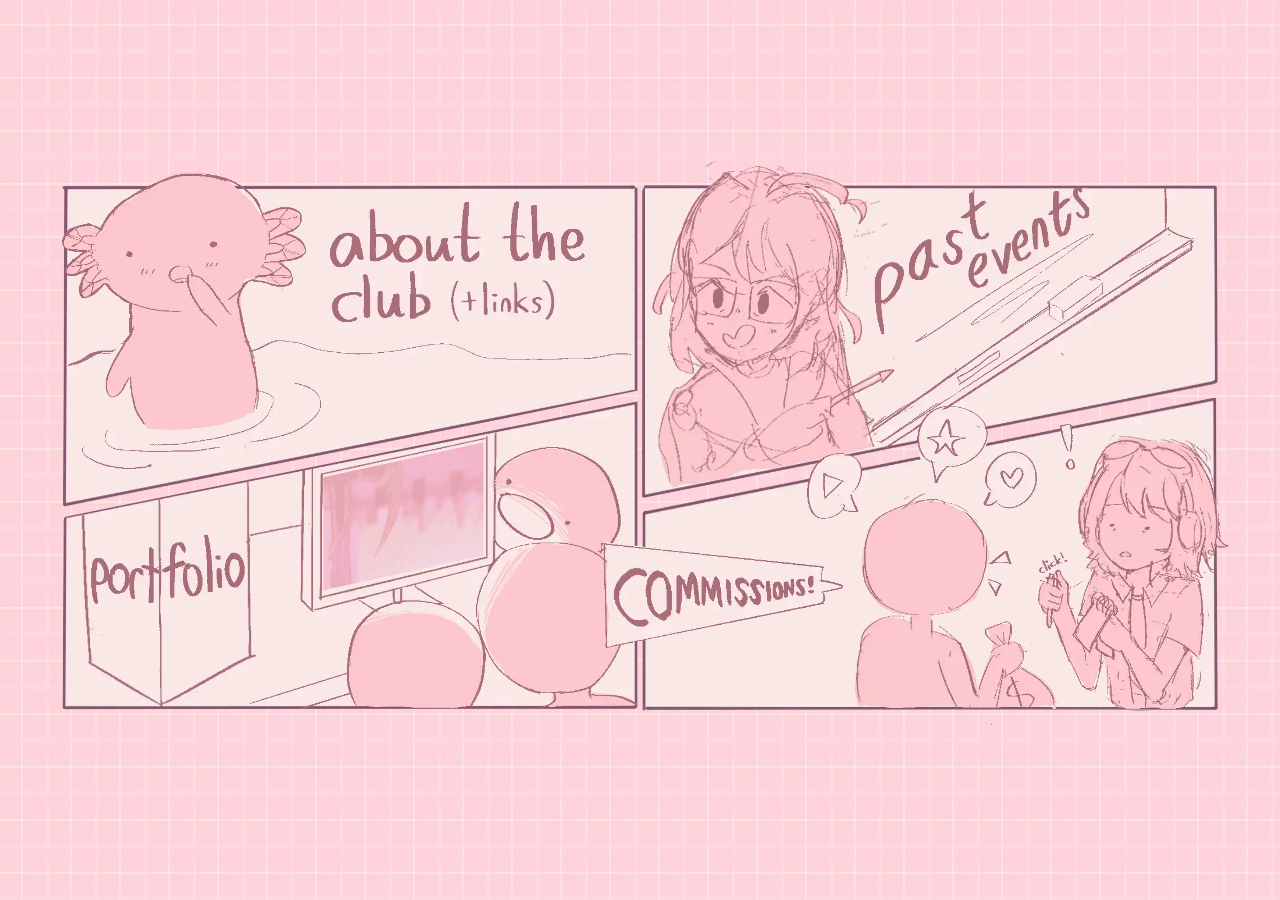
==== index.html @ 08472d49 "Initial commit" ====
<!DOCTYPE html>
<html lang="en">

<head>
    <meta charset="UTF-8">
    <meta http-equiv="X-UA-Compatible" content="IE=edge">
    <meta name="viewport" content="width=device-width, initial-scale=1.0">
    <title>UNLV animation club</title>
    <link rel="icon" type="image/x-icon" href="images/favicon.ico">
    <link rel="stylesheet" href="menu.css">

    <!-- google fonts -->
    <link rel="preconnect" href="https://fonts.googleapis.com">
    <link rel="preconnect" href="https://fonts.gstatic.com" crossorigin>
    <link href="https://fonts.googleapis.com/css2?family=Sniglet:wght@400;800&display=swap" rel="stylesheet">
</head>

<body>
    <main>
        <div class="flex-container">
            <div class="column left">
                <a href="/about" class="panel panel-about">
                    <img class="panel-bg" src="images/info panel.webp" alt="what is the club, links and how to join">
                    <img class="panel-fg float" src="images/info mascot.webp" style="width: 42%; bottom: 25%;">
                </a>
                <a href="/portfolio" class="panel panel-portfolio">
                    <img class="panel-bg" src="images/portfolio panel.webp" alt="portfolio">
                    <img class="panel-fg" src="images/portfolio video.webp" style="width: 36%; top: 18%; right: 22.8%">
                </a>
            </div>
            <div class="column right">
                <a href="/events" class="panel panel-events">
                    <img class=" panel-bg" src="images/events panel.webp" alt="past events">
                    <img class="panel-fg breathe" src="images/events jo.webp"
                        style="width: 42%; bottom: 3.5%; left: 2%">
                </a>
                <a href="/commissions" class="panel panel-commissions">
                    <img class="panel-bg" src="images/commissions panel.webp" alt="commissions">
                    <img class="panel-fg" src="images/commissions bubbles.webp"
                        style="width: 82%; bottom: 20%; right: 25%">
                    <img class="panel-fg talking" src="images/commissions ppl.webp"
                        style="width: 65%; bottom: -4.5%; right: -2%">
                </a>
            </div>
        </div>
    </main>
</body>

</html>
---- menu.css ----
* {
    box-sizing: border-box;
}

html {
    font-family: 'Sniglet', 'Arial', sans-serif;
    background: url("images/tile2.webp") repeat;
    margin: 0;
    padding: 0;
    scroll-behavior: smooth;
}

body {
    max-width: 1200px;
    margin: 0 auto;
    min-height: 100vh;
    display: flex;
    align-items: center;
}

main {
    padding: 20px;
    width: 100%;
}


/* //////////// responsive layout /////////// */
.flex-container {
    display: flex;
    flex-wrap: wrap;
    gap: 0px;
    align-items: start;
}

.column {
    flex: 1;
    min-width: 300px;
}

@media (max-width: 640px) {
    .right {
        margin-top: 3px;
    }
}


/* //////////// main menu /////////// */
.panel {
    display: block;
    padding: 0 2px;
    position: relative;
    pointer-events: none;
    /* clicks will pass through panel's hitbox to bg */
}

.panel-bg {
    width: 100%;
    height: auto;
    display: block;
    pointer-events: auto;
    /* This turns the image (and ONLY its clipped shape) into the link trigger! */
    cursor: pointer;
}

/* //////////// panel positioning /////////// */
.panel-portfolio {
    margin-top: -19%;
}

.panel-commissions {
    margin-top: -17.5%;
}


/* /////////// Clipping Paths //////////// */
/* Percentages correspond to: top-left, top-right, bottom-right, bottom-left */
.panel-about .panel-bg {
    clip-path: polygon(0% 0%, 100% 0%, 100% 63%, 0% 100%);
}

.panel-portfolio .panel-bg {
    clip-path: polygon(0% 37%, 100% 0%, 100% 100%, 0% 100%);
}

.panel-events .panel-bg {
    clip-path: polygon(0% 0%, 100% 0%, 100% 64%, 0% 100%);
}

.panel-commissions .panel-bg {
    clip-path: polygon(0% 36%, 100% 0%, 100% 100%, 0% 100%);
}


/* //////////// foreground images /////////// */
.panel-fg {
    position: absolute;
    height: auto;
    display: block;

    /* temp positioning, will get overwidden in inline style */
    width: 40%;
}

.panel-portfolio .panel-fg {
    filter: hue-rotate(20deg) brightness(1.2) contrast(.9);
    transform: rotateX(-15deg) rotateY(40deg);
}

/* //////////// animation /////////// */
@keyframes breathe {
    0% {
        transform: scaleY(1);
    }

    50% {
        transform: scaleY(1.02);
    }

    100% {
        transform: scaleY(1);
    }
}

@keyframes talk {
    0% {
        transform: scaleY(1);
    }

    40% {
        transform: scaleY(1);
    }

    60% {
        transform: scaleY(1.04);
    }

    70% {
        transform: scaleY(1);
    }

    80% {
        transform: scaleY(1.02);
    }

    100% {
        transform: scaleY(1);
    }
}

@keyframes float {
    0% {
        transform: translateY(5px);
    }

    50% {
        transform: translateY(-5px);
    }

    100% {
        transform: translateY(5px);
    }
}

.breathe {
    transform-origin: bottom;
    animation: breathe 2.5s ease-in-out infinite;
}

.talking {
    transform-origin: bottom;
    animation: talk 1s ease-in-out infinite;
}

.float {
    animation: float 4s ease-in-out infinite;
}
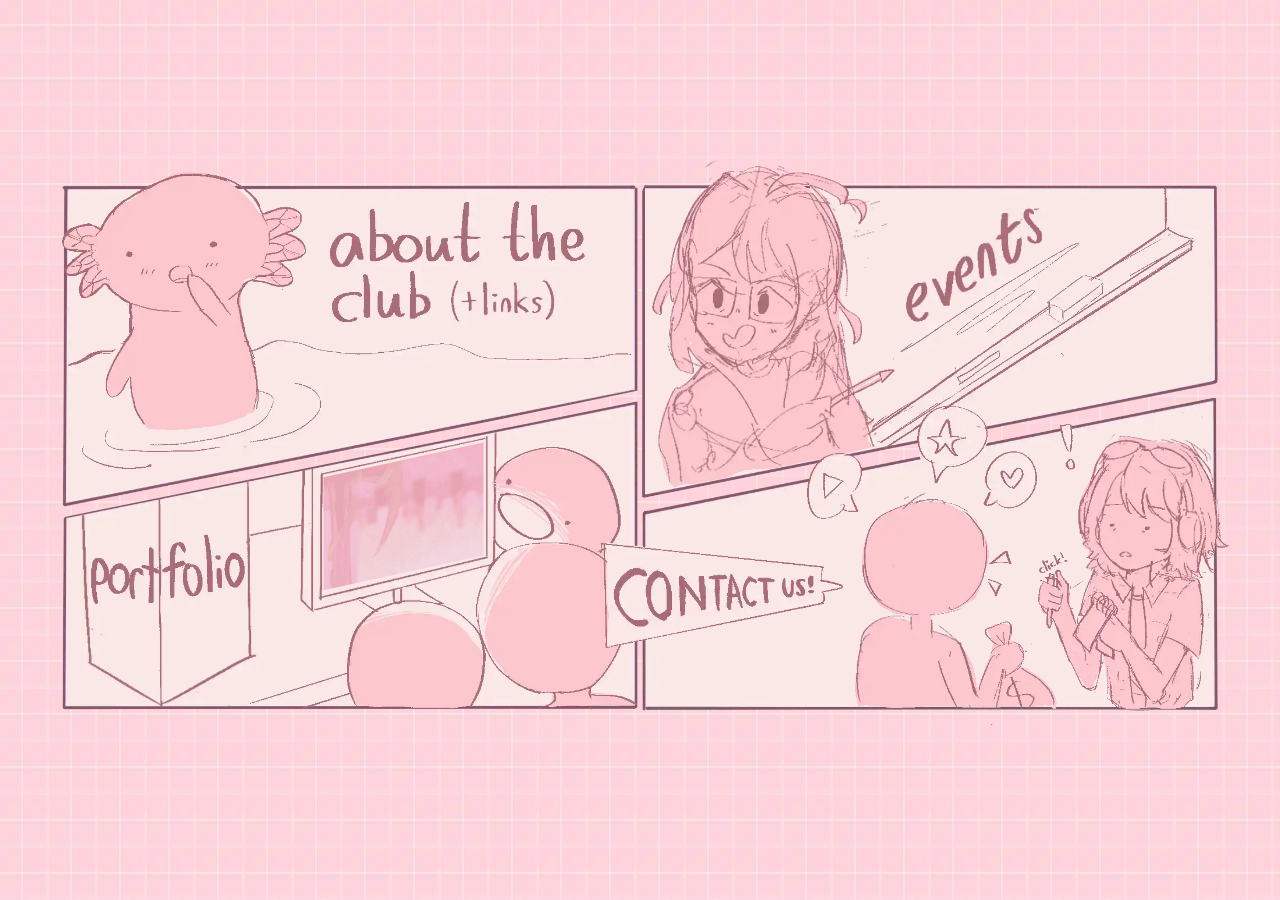
==== commit 9814d8da: "added contact page" ====
--- a/index.html
+++ b/index.html
@@ -34,11 +34,11 @@
                     <img class="panel-fg breathe" src="images/events jo.webp"
                         style="width: 42%; bottom: 3.5%; left: 2%">
                 </a>
-                <a href="/commissions" class="panel panel-commissions">
-                    <img class="panel-bg" src="images/commissions panel.webp" alt="commissions">
-                    <img class="panel-fg" src="images/commissions bubbles.webp"
+                <a href="/contact" class="panel panel-contact">
+                    <img class="panel-bg" src="images/contact panel.webp" alt="contact us">
+                    <img class="panel-fg" src="images/contact bubbles.webp"
                         style="width: 82%; bottom: 20%; right: 25%">
-                    <img class="panel-fg talking" src="images/commissions ppl.webp"
+                    <img class="panel-fg talking" src="images/contact ppl.webp"
                         style="width: 65%; bottom: -4.5%; right: -2%">
                 </a>
             </div>
--- a/menu.css
+++ b/menu.css
@@ -67,7 +67,7 @@
     margin-top: -19%;
 }
 
-.panel-commissions {
+.panel-contact {
     margin-top: -17.5%;
 }
 
@@ -86,7 +86,7 @@
     clip-path: polygon(0% 0%, 100% 0%, 100% 64%, 0% 100%);
 }
 
-.panel-commissions .panel-bg {
+.panel-contact .panel-bg {
     clip-path: polygon(0% 36%, 100% 0%, 100% 100%, 0% 100%);
 }
 
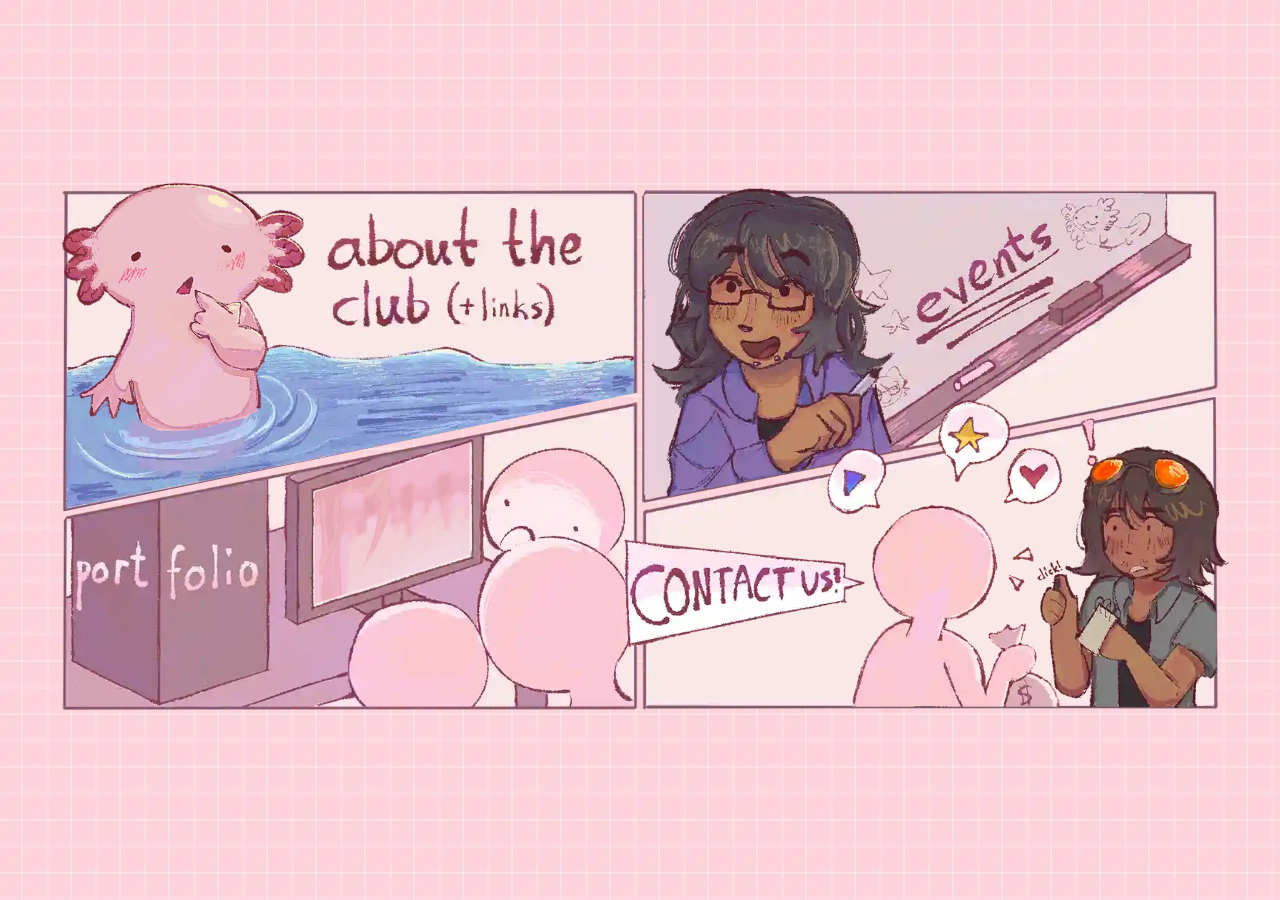
==== commit 0f7e5332: "update main menu" ====
--- a/index.html
+++ b/index.html
@@ -20,26 +20,24 @@
         <div class="flex-container">
             <div class="column left">
                 <a href="/about" class="panel panel-about">
-                    <img class="panel-bg" src="images/info panel.webp" alt="what is the club, links and how to join">
-                    <img class="panel-fg float" src="images/info mascot.webp" style="width: 42%; bottom: 25%;">
+                    <img class="panel-bg" src="images/about panel.webp" alt="what is the club, links and how to join">
+                    <img class="panel-fg float" src="images/about soup.webp" style="width: 42%; bottom: 25%;">
                 </a>
                 <a href="/portfolio" class="panel panel-portfolio">
                     <img class="panel-bg" src="images/portfolio panel.webp" alt="portfolio">
-                    <img class="panel-fg" src="images/portfolio video.webp" style="width: 36%; top: 18%; right: 22.8%">
+                    <img class="panel-fg" src="images/portfolio video.webp" style="width: 36.5%; top: 20.4%; right: 24.5%">
                 </a>
             </div>
             <div class="column right">
                 <a href="/events" class="panel panel-events">
-                    <img class=" panel-bg" src="images/events panel.webp" alt="past events">
-                    <img class="panel-fg breathe" src="images/events jo.webp"
-                        style="width: 42%; bottom: 3.5%; left: 2%">
+                    <img class="panel-bg" src="images/events panel.webp" alt="past events">
+                    <img class="panel-fg breathe" src="images/events jo.webp" style="width: 42%; bottom: 2%; left: 2%">
                 </a>
                 <a href="/contact" class="panel panel-contact">
                     <img class="panel-bg" src="images/contact panel.webp" alt="contact us">
-                    <img class="panel-fg" src="images/contact bubbles.webp"
-                        style="width: 82%; bottom: 20%; right: 25%">
+                    <img class="panel-fg" src="images/contact bubbles.webp" style="width: 82%; bottom: 20%; right: 21%">
                     <img class="panel-fg talking" src="images/contact ppl.webp"
-                        style="width: 65%; bottom: -4.5%; right: -2%">
+                        style="width: 65%; bottom: -1%; right: -1.5%">
                 </a>
             </div>
         </div>
--- a/menu.css
+++ b/menu.css
@@ -68,7 +68,7 @@
 }
 
 .panel-contact {
-    margin-top: -17.5%;
+    margin-top: -18.5%;
 }
 
 
@@ -76,6 +76,7 @@
 /* Percentages correspond to: top-left, top-right, bottom-right, bottom-left */
 .panel-about .panel-bg {
     clip-path: polygon(0% 0%, 100% 0%, 100% 63%, 0% 100%);
+    
 }
 
 .panel-portfolio .panel-bg {
@@ -103,7 +104,7 @@
 
 .panel-portfolio .panel-fg {
     filter: hue-rotate(20deg) brightness(1.2) contrast(.9);
-    transform: rotateX(-15deg) rotateY(40deg);
+    transform: rotateX(-20deg) rotateY(43deg);
 }
 
 /* //////////// animation /////////// */
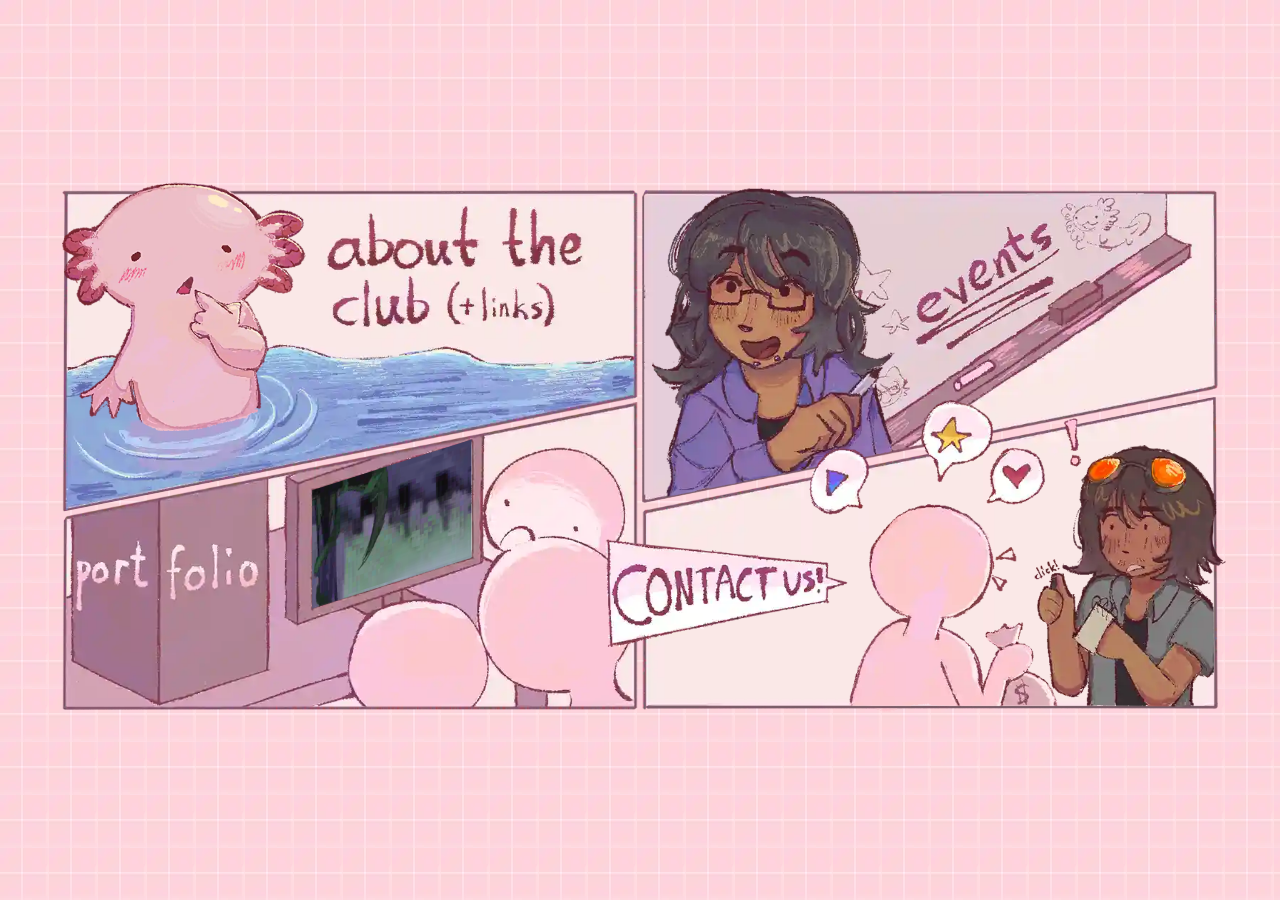
==== commit edfeaf03: "update banners + credits" ====
--- a/index.html
+++ b/index.html
@@ -25,7 +25,7 @@
                 </a>
                 <a href="/portfolio" class="panel panel-portfolio">
                     <img class="panel-bg" src="images/portfolio panel.webp" alt="portfolio">
-                    <img class="panel-fg" src="images/portfolio video.webp" style="width: 36.5%; top: 20.4%; right: 24.5%">
+                    <img class="panel-fg" src="images/portfolio video.webp" style="width: 37.5%; top: 19.77%; right: 24%">
                 </a>
             </div>
             <div class="column right">
@@ -35,9 +35,9 @@
                 </a>
                 <a href="/contact" class="panel panel-contact">
                     <img class="panel-bg" src="images/contact panel.webp" alt="contact us">
-                    <img class="panel-fg" src="images/contact bubbles.webp" style="width: 82%; bottom: 20%; right: 21%">
+                    <img class="panel-fg" src="images/contact bubbles.webp" style="width: 82%; bottom: 20%; right: 24%">
                     <img class="panel-fg talking" src="images/contact ppl.webp"
-                        style="width: 65%; bottom: -1%; right: -1.5%">
+                        style="width: 65%; bottom: -0.5%; right: -1.0%">
                 </a>
             </div>
         </div>
--- a/menu.css
+++ b/menu.css
@@ -75,8 +75,8 @@
 /* /////////// Clipping Paths //////////// */
 /* Percentages correspond to: top-left, top-right, bottom-right, bottom-left */
 .panel-about .panel-bg {
-    clip-path: polygon(0% 0%, 100% 0%, 100% 63%, 0% 100%);
-    
+    clip-path: polygon(0% 0%, 100% 0%, 100% 65%, 0% 100%);
+
 }
 
 .panel-portfolio .panel-bg {
@@ -104,7 +104,7 @@
 
 .panel-portfolio .panel-fg {
     filter: hue-rotate(20deg) brightness(1.2) contrast(.9);
-    transform: rotateX(-20deg) rotateY(43deg);
+    transform: rotateX(-20deg) rotateY(43deg) scaleY(1.03);
 }
 
 /* //////////// animation /////////// */
